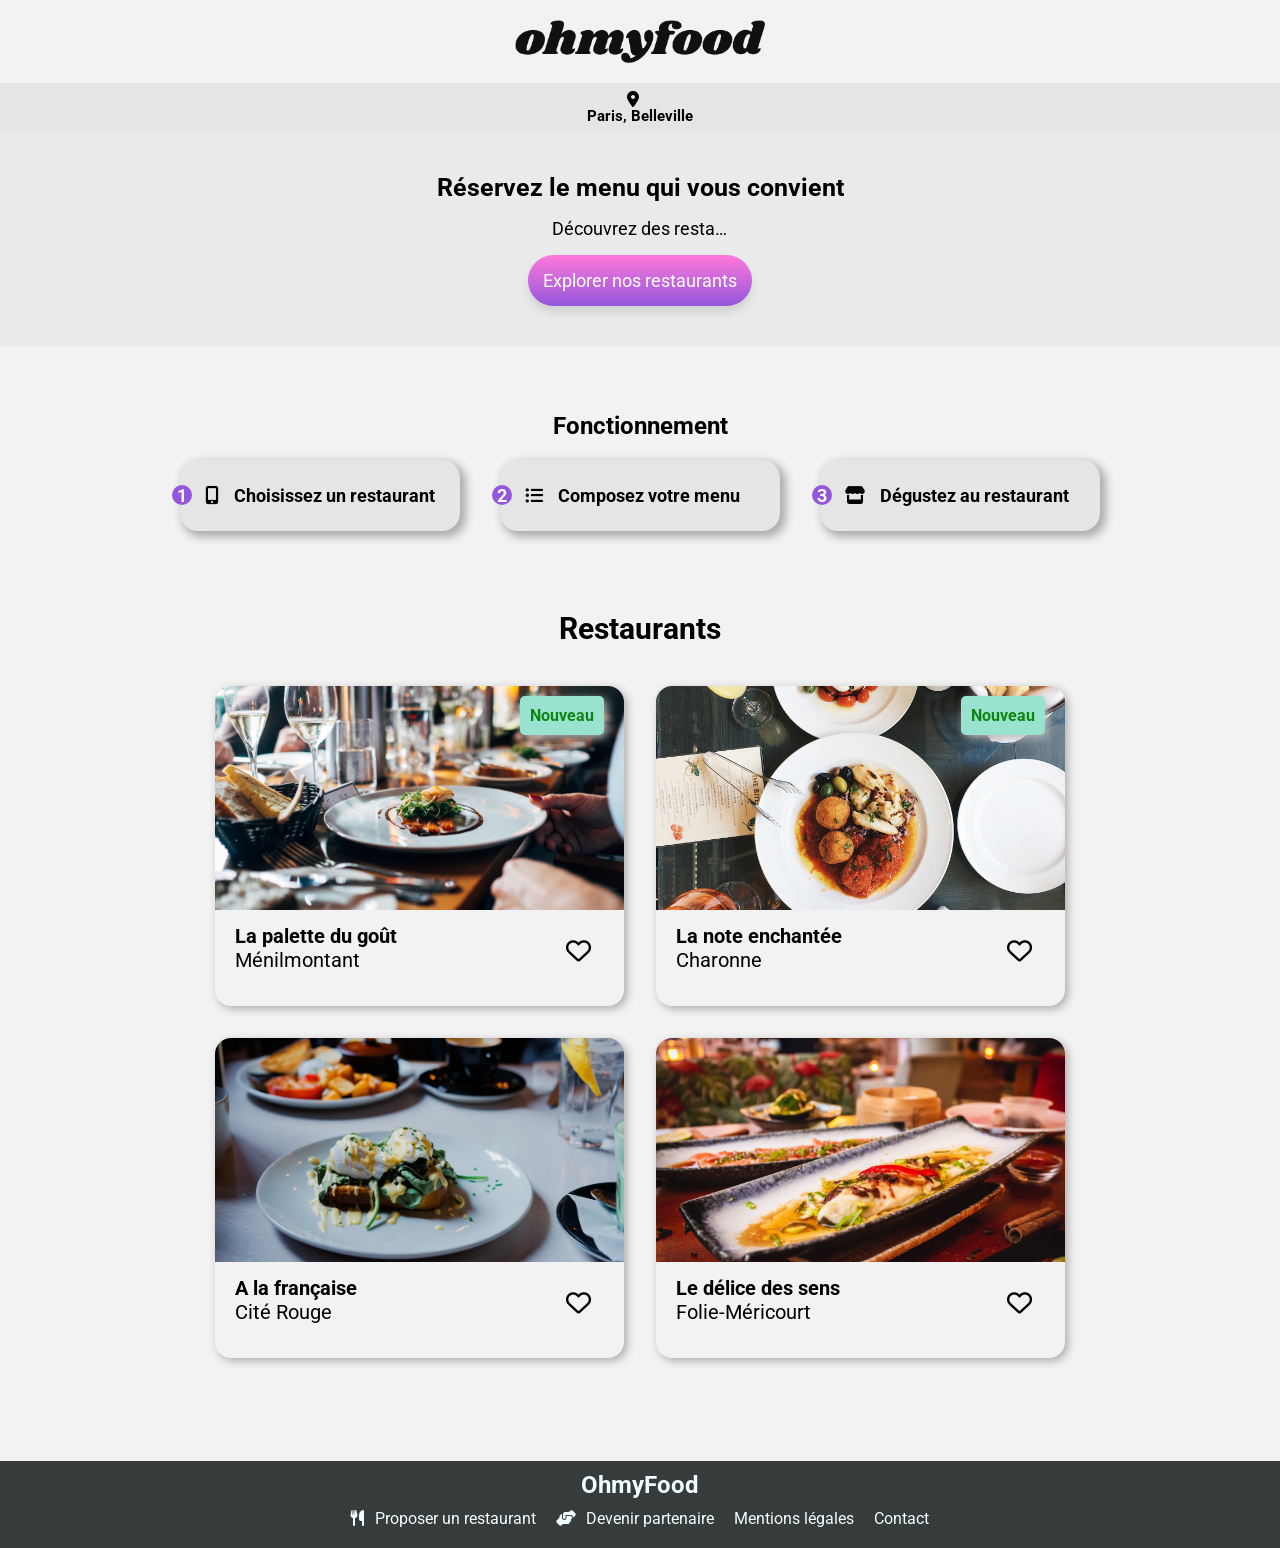
==== html/index.html @ d3b44d54 "ajout de la couleur du coeur lors du :hover + animation arrivée en fondu" ====
<!DOCTYPE html>
<html lang="fr">
  <head>
    <meta charset="UTF-8" />
    <meta http-equiv="X-UA-Compatible" content="IE=edge" />
    <meta name="viewport" content="width=device-width, initial-scale=1.0" />
    <link rel="stylesheet" href="../public/css/style.css" />
    <link
      rel="stylesheet"
      href="https://cdnjs.cloudflare.com/ajax/libs/font-awesome/6.1.1/css/all.min.css"
      integrity="sha512-KfkfwYDsLkIlwQp6LFnl8zNdLGxu9YAA1QvwINks4PhcElQSvqcyVLLD9aMhXd13uQjoXtEKNosOWaZqXgel0g=="
      crossorigin="anonymous"
      referrerpolicy="no-referrer"
    />
    <link rel="apple-touch-icon" sizes="180x180" href="/public/images/favicon_io/apple-touch-icon.png" />
    <link rel="icon" type="image/png" sizes="32x32" href="/public/images/favicon_io/favicon-32x32.png" />
    <link rel="icon" type="image/png" sizes="16x16" href="/public/images/favicon_io/favicon-16x16.png" />
    <link rel="manifest" href="/site.webmanifest" />
    <title>OhmyFood!</title>
  </head>
  <body>
    <!-- <div class="loader"><i class="fas fa-circle-notch fa-3x"></i></div> -->

    <header>
      <img src="/public/images/logo/ohmyfood.png" alt="logo" />

      <div class="lieu">
        <i class="fa-solid fa-location-dot"></i>
        <p>Paris, Belleville</p>
      </div>
    </header>
    <main>
      <section id="etapes">
        <div class="reservation">
          <h1>Réservez le menu qui vous convient</h1>
          <p>
            Découvrez des restaurants d'exception, séléctionnés par nos soins.
          </p>
          <button class="button">Explorer nos restaurants</button>
        </div>

        <div class="fonctionnement">
          <h2 class="homeTitles">Fonctionnement</h2>
          <ul>
            <li>
              <i class="fa-solid fa-mobile-screen-button"></i>Choisissez un
              restaurant
            </li>
            <li><i class="fa-solid fa-list-ul"></i>Composez votre menu</li>
            <li><i class="fa-solid fa-store"></i>Dégustez au restaurant</li>
          </ul>
        </div>
      </section>

      <section id="restaurants">
        <h2 class="homeTitles">Restaurants</h2>

        <nav>
          <a href="palette.html">
            <img
              src="/public/images/restaurants/jay-wennington.jpg"
              alt="La Palette du goût"
            />
            <span>Nouveau</span>
            <h2>La palette du goût</h2>
            <p>Ménilmontant</p>
            <i class="fa-regular fa-heart"></i>
          </a>
          <a href="enchante.html">
            <img
              src="/public/images/restaurants/stil.jpg"
              alt="La note enchantée"
            />
            <span>Nouveau</span>
            <h2>La note enchantée</h2>
            <p>Charonne</p>
            <i class="fa-regular fa-heart"></i>
          </a>
          <a href="francaise.html">
            <img
              src="/public/images/restaurants/toa-heftiba.jpg"
              alt="A la française"
            />
            <h2>A la française</h2>
            <p>Cité Rouge</p>
            <i class="fa-regular fa-heart"></i>
          </a>
          <a href="delice.html">
            <img
              src="/public/images/restaurants/louis-hansel-shotsoflouis.jpg"
              alt="Le delice des sens"
            />
            <h2>Le délice des sens</h2>
            <p>Folie-Méricourt</p>
            <i class="fa-regular fa-heart"></i>
          </a>
        </nav>
      </section>
    </main>

    <footer>
      <h2 class="omfFont">OhmyFood</h2>
      <ul>
        <li>
          <a href="#"
            ><i class="fa-solid fa-utensils footerIcons"></i>Proposer un restaurant</a
          >
        </li>
        <li>
          <a href="#"
            ><i class="fa-solid fa-handshake-angle footerIcons"></i>Devenir partenaire
          </a>
        </li>
        <li><a href="#">Mentions légales</a></li>
        <li><a href="#"> Contact</a></li>
      </ul>
    </footer>
  </body>
</html>
---- public/css/style.css ----
@import url("https://fonts.googleapis.com/css2?family=Shrikhand&display=swap");
@import url("https://fonts.googleapis.com/css2?family=Roboto:wght@100;300;400;500;700&display=swap");
* {
  box-sizing: border-box;
  margin: 0;
  padding: 0;
  font-family: "Roboto", sans-serif;
  list-style-type: none;
  text-decoration: none;
  color: inherit;
}

body {
  background-color: #f2f2f2;
  margin: 0;
}

.loader {
  display: grid;
  place-items: center;
  background-color: rgb(231, 237, 243);
  height: 100vh;
  position: fixed;
  inset: 0;
  z-index: 1;
  opacity: 0.8;
  animation: dissapear 2s forwards;
  animation-delay: 3s;
}
.loader i {
  color: black;
  animation: spin 2s infinite;
}

@keyframes fadeMenu {
  0% {
    transform: scale(0);
  }
  100% {
    transform: scale(1);
  }
}
@keyframes dissapear {
  100% {
    opacity: 0;
    z-index: -20;
  }
}
@keyframes spin {
  to {
    transform: rotate(360deg);
  }
}
@keyframes fondu {
  0% {
    transform: scale(0);
  }
  100% {
    transform: scale(1);
  }
}
@keyframes heart-bg {
  0% {
    background: -webkit-linear-gradient(13deg, rgba(255, 121, 217, 0) 0%, rgba(187, 98, 219, 0) 66%);
    color: transparent;
    -webkit-background-clip: text;
    -webkit-text-fill-color: transparent;
  }
  50% {
    background: -webkit-linear-gradient(13deg, rgba(255, 121, 217, 0.582) 0%, rgba(186, 98, 219, 0.582) 66%);
    color: transparent;
    -webkit-background-clip: text;
    -webkit-text-fill-color: transparent;
  }
  100% {
    background: -webkit-linear-gradient(13deg, rgb(255, 121, 218) 0%, rgb(186, 98, 219) 66%);
    font-weight: 900;
    color: transparent;
    -webkit-background-clip: text;
    -webkit-text-fill-color: transparent;
  }
}
.button {
  background-image: linear-gradient(to bottom, #ff79da, #9356dc);
  border-radius: 40px;
  border: none;
  box-shadow: 0px 6px 8px #d1d1d1;
  color: #ffffff;
  font-size: 15px;
  padding: 15px;
}

.button:hover {
  background: #9356dc;
  background-image: -webkit-linear-gradient(top, #9356dc, #ff79da);
  background-image: -moz-linear-gradient(top, #9356dc, #ff79da);
  background-image: -ms-linear-gradient(top, #9356dc, #ff79da);
  background-image: -o-linear-gradient(top, #9356dc, #ff79da);
  background-image: linear-gradient(to bottom, #9356dc, #ff79da);
  text-decoration: none;
}

.command {
  margin-left: 45%;
  background: linear-gradient(to bottom, #ff79da 5%, #9356dc 100%);
  border-radius: 40px;
  border: none;
  cursor: pointer;
  color: #ffffff;
  font-size: 15px;
  padding: 15px;
}

@media screen and (min-width: 0) and (max-width: 320px) {
  .command {
    width: 70%;
    margin: 15%;
  }
}
.fa-heart {
  position: absolute;
  font-size: 25px;
  right: 8%;
  top: 79%;
}
.fa-heart:hover {
  animation: heart-bg 0.3s;
  font-weight: 900;
  background: -webkit-linear-gradient(13deg, rgb(255, 121, 218) 0%, rgb(186, 98, 219) 66%);
  color: transparent;
  -webkit-background-clip: text;
  -webkit-text-fill-color: transparent;
}

.titleHeart {
  right: 39%;
  top: 12%;
}

header {
  display: flex;
  align-items: center;
  flex-direction: column;
  justify-content: center;
}
header .headerRestaurants {
  display: flex;
  align-items: center;
}
header .fa-arrow-left-long {
  margin-left: -57px;
}
header img {
  width: 250px;
  margin: 20px;
}
header .lieu {
  display: flex;
  align-items: center;
  flex-direction: column;
  justify-content: center;
  background-color: #e5e5e5;
  width: 100%;
  height: 50px;
}
header .lieu i {
  margin-right: 14px;
}
header .lieu p {
  font-size: 15px;
  font-weight: bold;
}

@media screen and (min-width: 0) and (max-width: 320px) {
  header .homeTitles {
    color: red;
  }
  header img {
    width: 150px;
    margin: 15px;
  }
  header .lieu {
    flex-direction: row;
    background-color: #e5e5e5;
    width: 100%;
    height: 50px;
  }
  header .lieu i {
    margin-right: 14px;
  }
  header .lieu p {
    font-size: 15px;
    font-weight: bold;
  }
}
footer {
  display: flex;
  align-items: center;
  flex-direction: column;
  justify-content: center;
  background-color: rgb(55, 59, 59);
  color: azure;
  padding: 10px;
  margin-top: 8%;
}
footer h5 {
  font-size: 20px;
  font-family: "Shrikhand", cursive;
  font-weight: 100;
  margin-left: 10px;
}
footer ul {
  display: flex;
}
footer ul li {
  margin: 10px;
}
footer ul li:hover {
  color: #99E2D0;
}
footer ul .footerIcons {
  margin-right: 10px;
}

@media screen and (min-width: 0) and (max-width: 320px) {
  footer h5 {
    font-size: 20px;
    font-family: "Shrikhand", cursive;
    font-weight: 100;
    margin: 10px auto 10px 10px;
  }
  footer ul {
    flex-direction: column;
    margin-right: auto;
  }
  footer .footerIcons {
    margin-right: 5px;
  }
}
main img {
  width: 100%;
  height: 400px;
  object-fit: cover;
}
main .menu {
  background-color: #f2f2f2;
  padding-top: 30px;
  border-radius: 20px 20px 0 0;
  margin-top: -16px;
  position: relative;
}
main .menu h1 {
  text-align: center;
  font-family: "Shrikhand", cursive;
  font-weight: 100;
  font-size: 25px;
  margin: auto 15px 35px 20px;
}
main .titreMenus {
  text-transform: uppercase;
  font-weight: 300;
  font-size: 20px;
  border-bottom: 3px solid #85dde9;
  width: 40px;
  margin: 20px auto;
}
main .menuList {
  display: flex;
  justify-content: center;
}
main .menuDetail {
  display: flex;
  align-items: center;
  background-color: rgb(252, 252, 252);
  margin: 20px 15px;
  padding-left: 15px;
  border-radius: 18px;
  box-shadow: 0 0 16px rgba(0, 0, 0, 0.1803921569);
  height: 100px;
  width: 400px;
  padding: 5px;
  animation: fondu 1s;
}
main h3 {
  font-size: 20px;
}
main p {
  font-size: 15px;
  white-space: nowrap;
  text-overflow: ellipsis;
  overflow: hidden;
  width: 177px;
}
main .price {
  font-size: 15px;
  font-weight: bold;
  height: 20px;
  margin-left: auto;
  margin-right: 10px;
}

@media screen and (min-width: 0) and (max-width: 320px) {
  main img {
    width: 100%;
    height: 200px;
    object-fit: cover;
  }
  main .menu {
    background-color: #f2f2f2;
    padding-top: 30px;
    border-radius: 20px 20px 0 0;
    margin-top: -16px;
    position: relative;
  }
  main .menu h1 {
    text-align: center;
    font-family: "Shrikhand", cursive;
    font-weight: 100;
    font-size: 25px;
    margin: auto 15px 35px 20px;
  }
  main .titreMenus {
    font-weight: 300;
    font-size: 20px;
    border-bottom: 3px solid #85dde9;
    width: 40px;
    margin: 20px;
  }
  main .menuList {
    display: flex;
    align-items: center;
    flex-direction: column;
    justify-content: center;
  }
  main .menuDetail {
    width: 305px;
    margin: 8px;
    height: 75px;
  }
  main h3 {
    font-size: 15px;
  }
  main p {
    font-size: 14px;
  }
  main .price {
    font-size: 14px;
  }
}
#etapes {
  display: flex;
  align-items: center;
  flex-direction: column;
  justify-content: center;
  gap: 1em;
}
#etapes .reservation {
  display: flex;
  align-items: center;
  flex-direction: column;
  justify-content: center;
  background-color: hsl(0deg, 3%, 92%);
  width: 100%;
  margin: 0;
  padding: 40px;
  gap: 1em;
}
#etapes .reservation h1 {
  font-size: 25px;
  font-weight: bold;
  text-align: center;
}
#etapes .reservation p {
  font-size: 18px;
  text-align: center;
}
#etapes .reservation .button {
  font-size: 18px;
  width: auto;
}
#etapes .fonctionnement {
  display: flex;
  align-items: center;
  flex-direction: column;
  justify-content: center;
  margin-top: 50px;
}
#etapes .fonctionnement ul {
  display: flex;
  justify-content: center;
  flex-wrap: wrap;
  counter-reset: compteur;
}
#etapes .fonctionnement ul i {
  margin-right: 15px;
}
#etapes .fonctionnement ul li {
  font-weight: bold;
  font-size: 18px;
  margin: 20px;
  padding: 25px;
  background-color: #e5e5e5;
  border-radius: 18px;
  box-shadow: 4px 4px 9px 2px #adadad;
  width: 280px;
}
#etapes .fonctionnement ul li:hover {
  background-color: rgb(237, 223, 240);
  color: #9356DC;
}
#etapes .fonctionnement ul li::before {
  counter-increment: compteur;
  content: counter(compteur);
  display: flex;
  justify-content: center;
  align-items: center;
  color: #fff;
  position: absolute;
  margin-left: -33px;
  background-color: #9356DC;
  border-radius: 50%;
  height: 20px;
  width: 20px;
}

#restaurants {
  display: flex;
  align-items: center;
  flex-direction: column;
  justify-content: center;
  margin: 20px;
}
#restaurants h2 {
  text-align: center;
  font-size: 30px;
  margin: 40px;
}
#restaurants nav {
  display: flex;
  flex-wrap: wrap;
  justify-content: center;
  gap: 2em;
}
#restaurants a {
  border-radius: 16px;
  box-shadow: 3px 3px 9px 0px #adadad;
  height: 320px;
  width: 33%;
  position: relative;
}
#restaurants a img {
  object-fit: cover;
  width: 100%;
  border-radius: 16px 16px 0 0;
  height: 70%;
}
#restaurants a span {
  background-color: #99E2D0;
  color: rgb(15, 131, 15);
  box-shadow: 3px 3px 10px 0 #b9b7b7;
  position: absolute;
  padding: 10px;
  top: 10px;
  right: 20px;
  border-radius: 5px;
  font-weight: bold;
}
#restaurants a h2 {
  font-size: 20px;
  text-align: left;
  margin: 10px auto 0 20px;
}
#restaurants a p {
  font-size: 20px;
  margin-left: 20px;
}
@media screen and (min-width: 0) and (max-width: 320px) {
  #etapes .reservation {
    width: 100%;
    margin: 0;
    padding: 20px;
  }
  #etapes .reservation h1 {
    font-size: 24px;
  }
  #etapes .reservation p {
    font-size: 15px;
    width: 300px;
    text-align: center;
  }
  #etapes .reservation .button {
    font-size: 14px;
    width: auto;
  }
  #etapes .fonctionnement .homeTitles {
    font-size: 19px;
    margin: auto auto 19px 24px;
  }
  #etapes .fonctionnement ul {
    padding-bottom: 35px;
  }
  #etapes .fonctionnement ul li {
    font-size: 15px;
    margin: 11px;
    padding: 25px;
    box-shadow: 3px 3px 9px 0px #adadad;
    width: 265px;
  }
  #etapes .fonctionnement ul li:hover {
    background-color: rgb(237, 223, 240);
    color: #9356DC;
  }

  #restaurants {
    display: flex;
    align-items: center;
    flex-direction: column;
    justify-content: center;
    width: 100%;
    background-color: #e5e5e5;
    padding: 20px 0 50px 0;
    margin: 0;
  }
  #restaurants .homeTitles {
    font-size: 19px;
    margin: 20px auto 19px 24px;
  }
  #restaurants nav {
    gap: 1em;
  }
  #restaurants a {
    border-radius: 16px;
    height: 210px;
    width: 90%;
    position: relative;
  }
  #restaurants a img {
    object-fit: cover;
    width: 100%;
    border-radius: 16px 16px 0 0;
    height: 70%;
  }
  #restaurants a span {
    padding: 6px;
    border-radius: 5px;
    font-size: 13px;
  }
  #restaurants a h2 {
    font-size: 15px;
    text-align: left;
  }
  #restaurants a p {
    font-size: 15px;
    text-align: left;
  }
}

/*# sourceMappingURL=style.css.map */
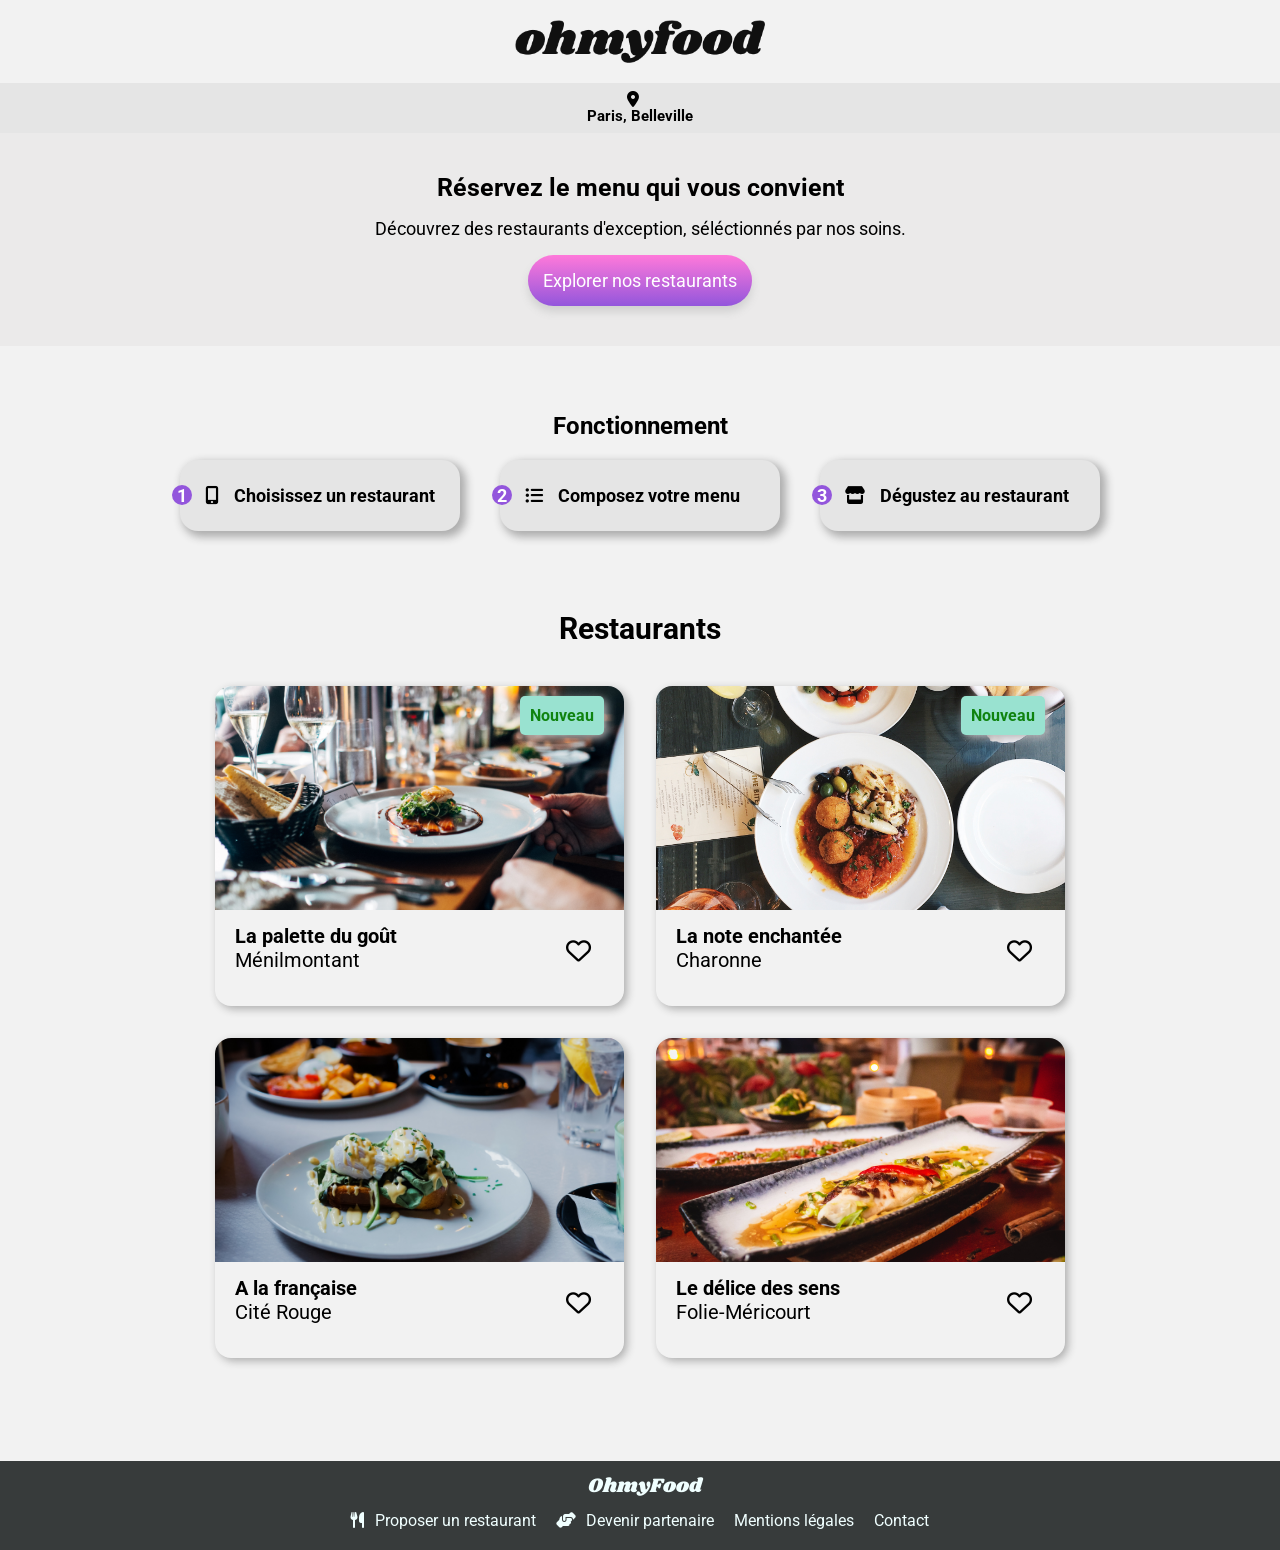
==== commit 343667e1: "ajout d'un renvoi vers une adresse mail lorsque l'on clique sur contact" ====
--- a/html/index.html
+++ b/html/index.html
@@ -112,7 +112,7 @@
           </a>
         </li>
         <li><a href="#">Mentions légales</a></li>
-        <li><a href="#"> Contact</a></li>
+        <li><a href="mailto:ohmyfood@gmail.com">Contact</a></li>
       </ul>
     </footer>
   </body>
--- a/public/css/style.css
+++ b/public/css/style.css
@@ -203,7 +203,7 @@
   padding: 10px;
   margin-top: 8%;
 }
-footer h5 {
+footer .omfFont {
   font-size: 20px;
   font-family: "Shrikhand", cursive;
   font-weight: 100;
@@ -284,7 +284,7 @@
 main h3 {
   font-size: 20px;
 }
-main p {
+main main p {
   font-size: 15px;
   white-space: nowrap;
   text-overflow: ellipsis;
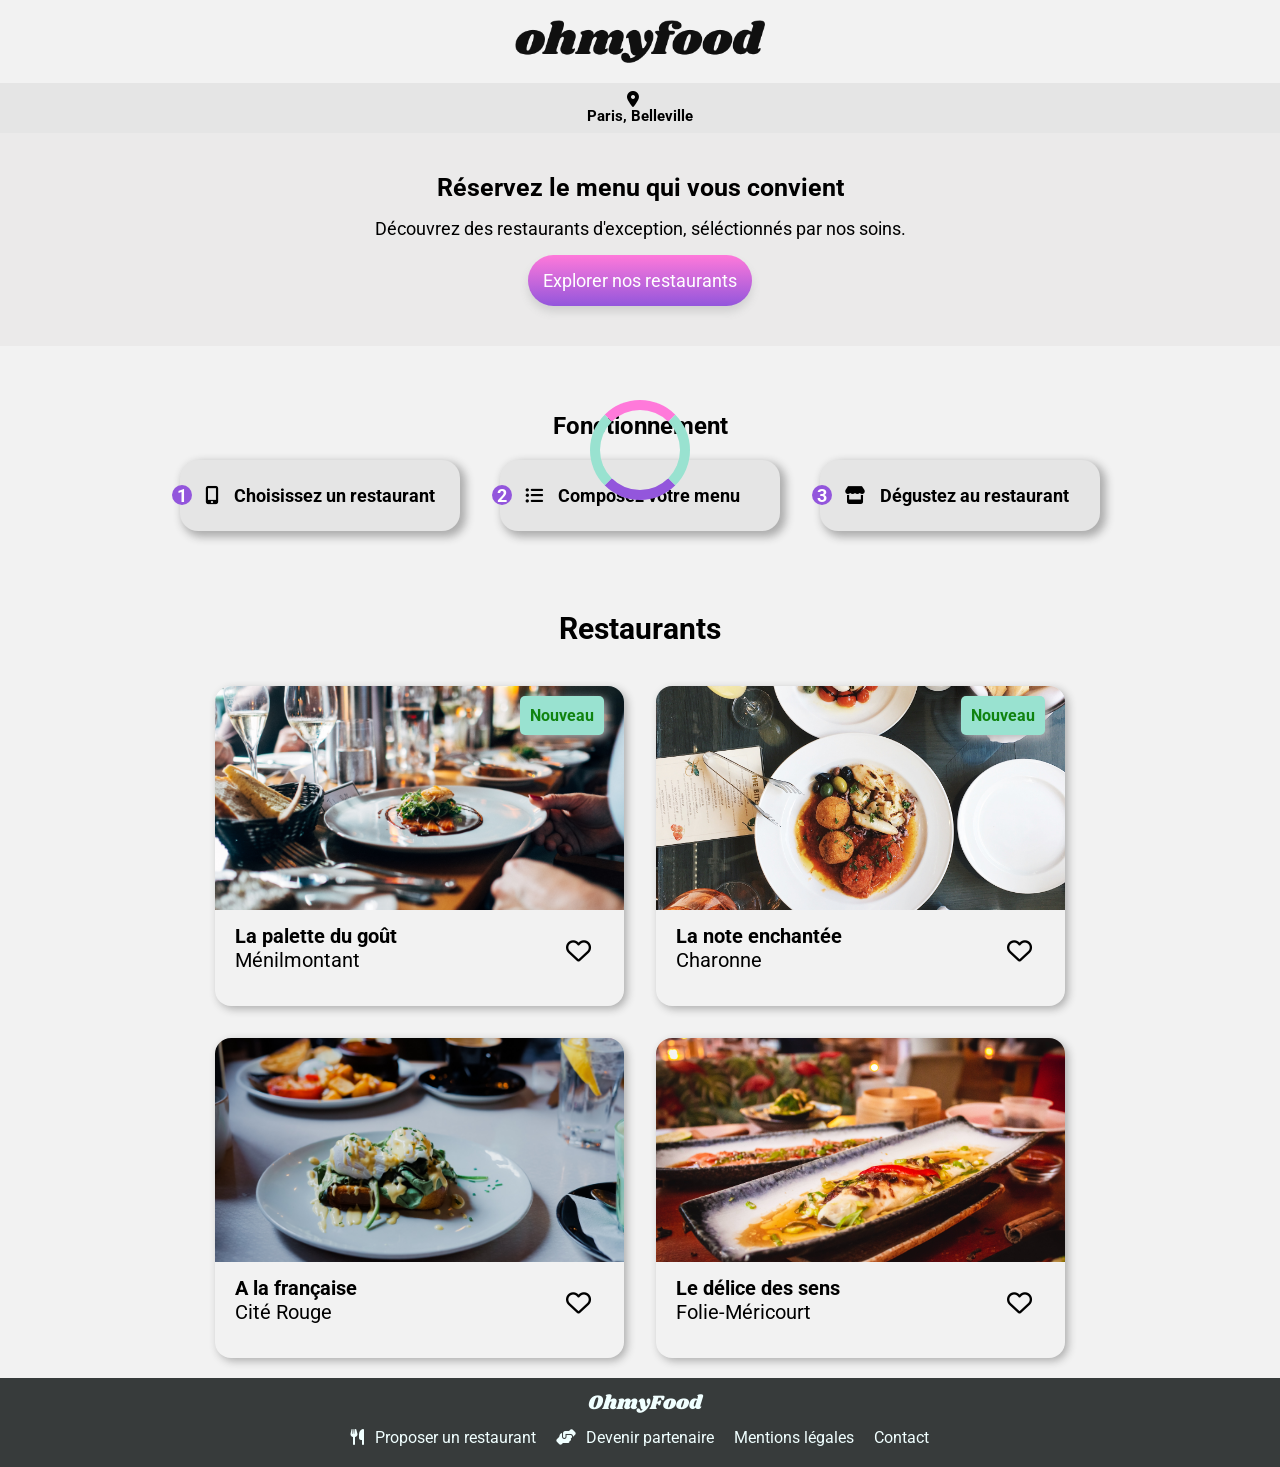
==== commit 95480f01: "Finition de la check box, animation terminée, l'icone tourne sur elle même" ====
--- a/html/index.html
+++ b/html/index.html
@@ -19,7 +19,9 @@
     <title>OhmyFood!</title>
   </head>
   <body>
-    <!-- <div class="loader"><i class="fas fa-circle-notch fa-3x"></i></div> -->
+     <div class="loaderbg">
+      <div class="loader"></div>
+    </div>  
 
     <header>
       <img src="/public/images/logo/ohmyfood.png" alt="logo" />
@@ -112,7 +114,7 @@
           </a>
         </li>
         <li><a href="#">Mentions légales</a></li>
-        <li><a href="mailto:ohmyfood@gmail.com">Contact</a></li>
+        <li><a href="mailto:ohmyfoodcontact@ohmyfood.com">Contact</a></li>
       </ul>
     </footer>
   </body>
--- a/public/css/style.css
+++ b/public/css/style.css
@@ -15,29 +15,31 @@
   margin: 0;
 }
 
-.loader {
-  display: grid;
-  place-items: center;
-  background-color: rgb(231, 237, 243);
-  height: 100vh;
-  position: fixed;
-  inset: 0;
-  z-index: 1;
-  opacity: 0.8;
-  animation: dissapear 2s forwards;
-  animation-delay: 3s;
-}
-.loader i {
-  color: black;
-  animation: spin 2s infinite;
-}
-
-@keyframes fadeMenu {
+.loaderbg {
+  background-color: #9356DC;
+}
+.loaderbg .loader {
+  border: 10px solid #99E2D0;
+  border-top: 10px solid #FF79DA;
+  border-bottom: 10px solid #9356DC;
+  border-radius: 50%;
+  width: 100px;
+  height: 100px;
+  margin: auto;
+  position: absolute;
+  top: 0;
+  left: 0;
+  right: 0;
+  bottom: 0;
+  animation: loader-spin 3s linear infinite;
+}
+
+@keyframes loader-spin {
   0% {
-    transform: scale(0);
+    transform: rotate(0deg);
   }
   100% {
-    transform: scale(1);
+    transform: rotate(360deg);
   }
 }
 @keyframes dissapear {
@@ -46,17 +48,12 @@
     z-index: -20;
   }
 }
-@keyframes spin {
-  to {
-    transform: rotate(360deg);
-  }
-}
-@keyframes fondu {
+@keyframes menufade {
   0% {
-    transform: scale(0);
+    opacity: 0;
   }
   100% {
-    transform: scale(1);
+    opacity: 1;
   }
 }
 @keyframes heart-bg {
@@ -78,6 +75,14 @@
     color: transparent;
     -webkit-background-clip: text;
     -webkit-text-fill-color: transparent;
+  }
+}
+@keyframes iconeSpin {
+  0% {
+    transform: rotate(-270deg);
+  }
+  100% {
+    transform: rotate(0);
   }
 }
 .button {
@@ -100,15 +105,23 @@
   text-decoration: none;
 }
 
+.commandButton {
+  display: flex;
+  align-items: center;
+  flex-direction: column;
+  justify-content: center;
+}
+
 .command {
-  margin-left: 45%;
   background: linear-gradient(to bottom, #ff79da 5%, #9356dc 100%);
   border-radius: 40px;
   border: none;
   cursor: pointer;
   color: #ffffff;
-  font-size: 15px;
+  font-size: 17px;
   padding: 15px;
+  width: 250px;
+  margin-top: 30px;
 }
 
 @media screen and (min-width: 0) and (max-width: 320px) {
@@ -201,7 +214,6 @@
   background-color: rgb(55, 59, 59);
   color: azure;
   padding: 10px;
-  margin-top: 8%;
 }
 footer .omfFont {
   font-size: 20px;
@@ -215,19 +227,16 @@
 footer ul li {
   margin: 10px;
 }
-footer ul li:hover {
-  color: #99E2D0;
-}
 footer ul .footerIcons {
   margin-right: 10px;
 }
 
 @media screen and (min-width: 0) and (max-width: 320px) {
-  footer h5 {
+  footer .omfFont {
     font-size: 20px;
     font-family: "Shrikhand", cursive;
-    font-weight: 100;
-    margin: 10px auto 10px 10px;
+    margin: 0 auto 0 15px;
+    font-weight: normal;
   }
   footer ul {
     flex-direction: column;
@@ -266,7 +275,20 @@
 }
 main .menuList {
   display: flex;
-  justify-content: center;
+  flex-wrap: wrap;
+  justify-content: center;
+}
+main .delay1 {
+  animation: menufade 2s;
+  animation-delay: 0.2s;
+}
+main .delay2 {
+  animation: menufade 2s;
+  animation-delay: 0.4s;
+}
+main .delay3 {
+  animation: menufade 2s;
+  animation-delay: 0.6s;
 }
 main .menuDetail {
   display: flex;
@@ -278,11 +300,11 @@
   box-shadow: 0 0 16px rgba(0, 0, 0, 0.1803921569);
   height: 100px;
   width: 400px;
-  padding: 5px;
-  animation: fondu 1s;
+  overflow: hidden;
 }
 main h3 {
   font-size: 20px;
+  text-overflow: ellipsis;
 }
 main main p {
   font-size: 15px;
@@ -297,6 +319,35 @@
   height: 20px;
   margin-left: auto;
   margin-right: 10px;
+}
+main .check-box {
+  display: flex;
+  align-items: center;
+  flex-direction: column;
+  justify-content: center;
+  background-color: #99E2D0;
+  height: 100%;
+  border-radius: 0 18px 18px 0;
+  margin-right: -77px;
+  width: 20%;
+}
+main .fa-check {
+  display: flex;
+  align-items: center;
+  flex-direction: column;
+  justify-content: center;
+  background-color: white;
+  color: #99E2D0;
+  border-radius: 18px;
+  width: 30px;
+  height: 30px;
+}
+main .menuDetail:hover .check-box {
+  transition: all 1s;
+  margin-right: 0;
+}
+main .menuDetail:hover .check-box .fa-check {
+  animation: iconeSpin 1s;
 }
 
 @media screen and (min-width: 0) and (max-width: 320px) {
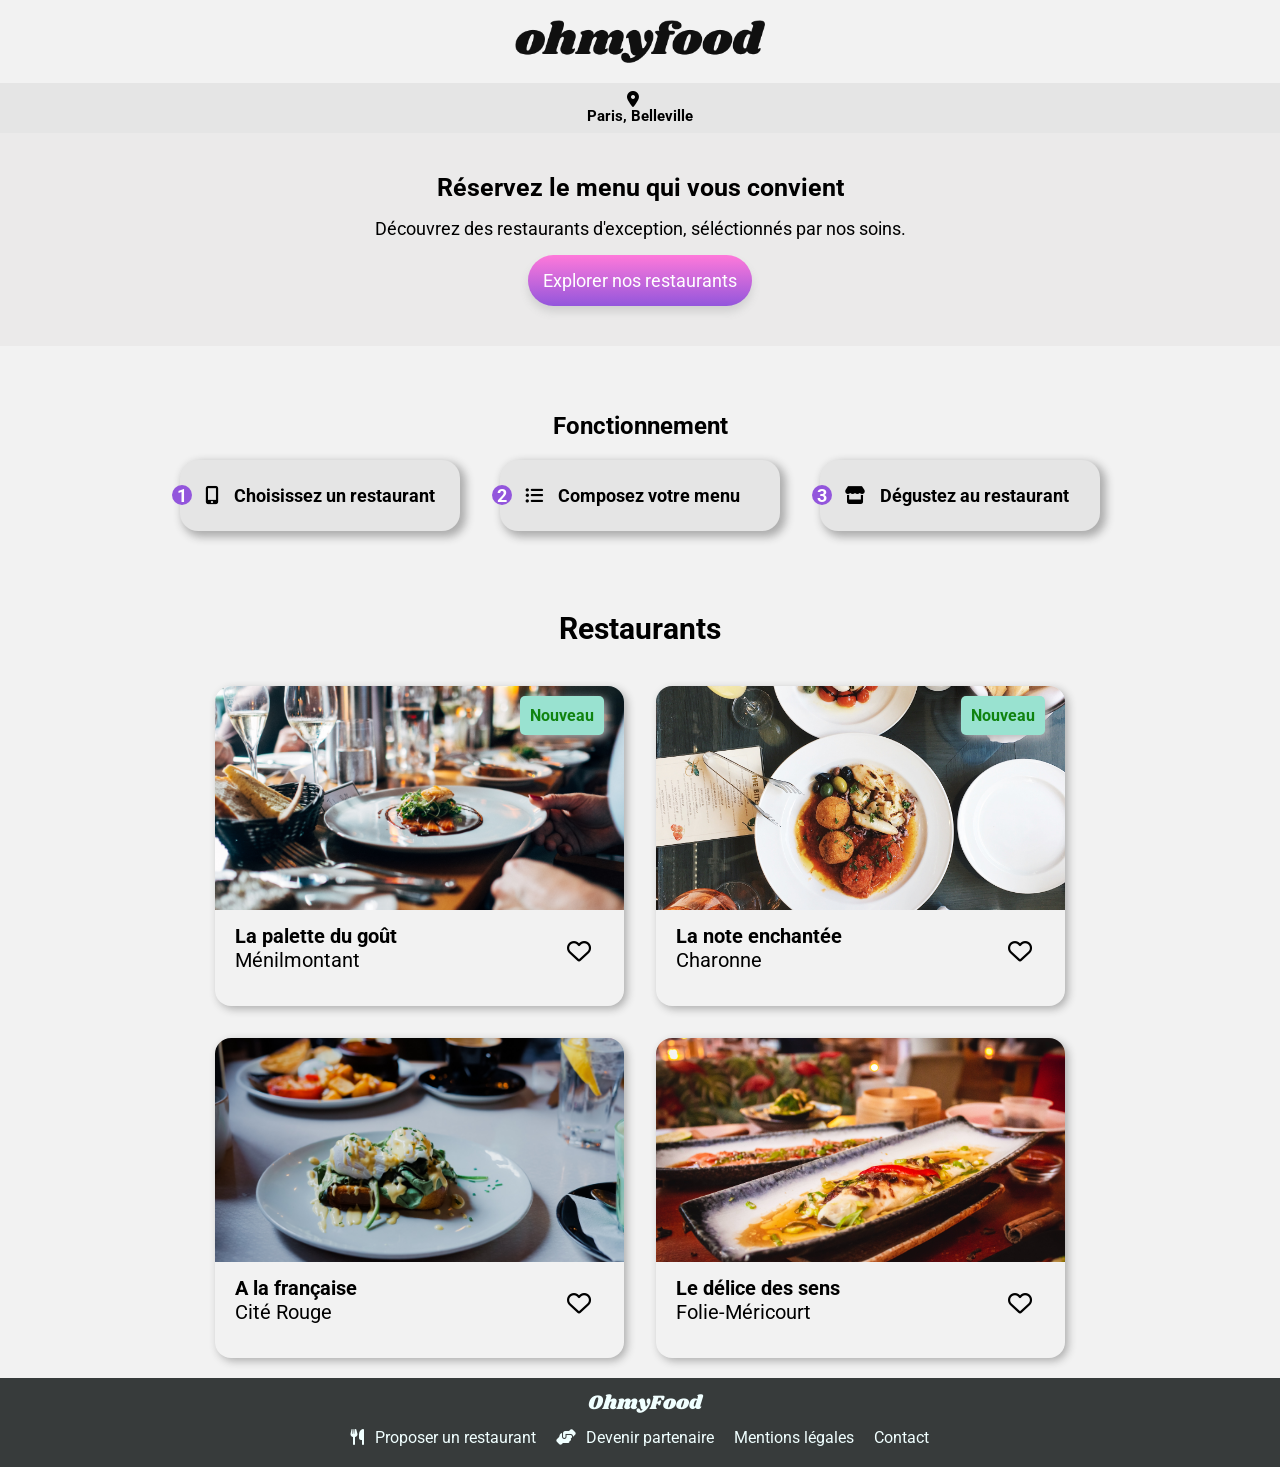
==== commit 1bbc2c3f: "loader terminé, arrière plan + icone faite manuellement" ====
--- a/html/index.html
+++ b/html/index.html
@@ -19,12 +19,12 @@
     <title>OhmyFood!</title>
   </head>
   <body>
-     <div class="loaderbg">
-      <div class="loader"></div>
-    </div>  
+      <div class="loader">
+        <div class="loaderIcon"></div>
+      </div> 
 
     <header>
-      <img src="/public/images/logo/ohmyfood.png" alt="logo" />
+      <img src="/images/logo/ohmyfood.png" alt="logo"/>
 
       <div class="lieu">
         <i class="fa-solid fa-location-dot"></i>
@@ -60,7 +60,7 @@
         <nav>
           <a href="palette.html">
             <img
-              src="/public/images/restaurants/jay-wennington.jpg"
+              src="/images/restaurants/jay-wennington.jpg"
               alt="La Palette du goût"
             />
             <span>Nouveau</span>
@@ -70,7 +70,7 @@
           </a>
           <a href="enchante.html">
             <img
-              src="/public/images/restaurants/stil.jpg"
+              src="/images/restaurants/stil.jpg"
               alt="La note enchantée"
             />
             <span>Nouveau</span>
@@ -80,7 +80,7 @@
           </a>
           <a href="francaise.html">
             <img
-              src="/public/images/restaurants/toa-heftiba.jpg"
+              src="/images/restaurants/toa-heftiba.jpg"
               alt="A la française"
             />
             <h2>A la française</h2>
@@ -89,7 +89,7 @@
           </a>
           <a href="delice.html">
             <img
-              src="/public/images/restaurants/louis-hansel-shotsoflouis.jpg"
+              src="/images/restaurants/louis-hansel-shotsoflouis.jpg"
               alt="Le delice des sens"
             />
             <h2>Le délice des sens</h2>
--- a/public/css/style.css
+++ b/public/css/style.css
@@ -15,10 +15,17 @@
   margin: 0;
 }
 
-.loaderbg {
-  background-color: #9356DC;
-}
-.loaderbg .loader {
+.loader {
+  background-color: white;
+  position: fixed;
+  height: 100vh;
+  inset: 0;
+  z-index: 1;
+  opacity: 0.8;
+  animation: dissapear 2s forwards;
+}
+
+.loaderIcon {
   border: 10px solid #99E2D0;
   border-top: 10px solid #FF79DA;
   border-bottom: 10px solid #9356DC;
@@ -31,7 +38,7 @@
   left: 0;
   right: 0;
   bottom: 0;
-  animation: loader-spin 3s linear infinite;
+  animation: loader-spin 2s linear;
 }
 
 @keyframes loader-spin {
@@ -43,9 +50,11 @@
   }
 }
 @keyframes dissapear {
+  0% {
+    transform: scale(1);
+  }
   100% {
-    opacity: 0;
-    z-index: -20;
+    visibility: hidden;
   }
 }
 @keyframes menufade {
@@ -110,6 +119,7 @@
   align-items: center;
   flex-direction: column;
   justify-content: center;
+  padding-bottom: 6%;
 }
 
 .command {
@@ -124,15 +134,26 @@
   margin-top: 30px;
 }
 
+.command:hover {
+  background: #9356dc;
+  background-image: -webkit-linear-gradient(top, #9356dc, #ff79da);
+  background-image: -moz-linear-gradient(top, #9356dc, #ff79da);
+  background-image: -ms-linear-gradient(top, #9356dc, #ff79da);
+  background-image: -o-linear-gradient(top, #9356dc, #ff79da);
+  background-image: linear-gradient(to bottom, #9356dc, #ff79da);
+  text-decoration: none;
+}
+
 @media screen and (min-width: 0) and (max-width: 320px) {
   .command {
-    width: 70%;
-    margin: 15%;
+    width: 56%;
+    margin: 12%;
+    font-size: 15px;
   }
 }
 .fa-heart {
   position: absolute;
-  font-size: 25px;
+  font-size: 24px;
   right: 8%;
   top: 79%;
 }
@@ -146,8 +167,8 @@
 }
 
 .titleHeart {
-  right: 39%;
-  top: 12%;
+  position: inherit;
+  padding-left: 30px;
 }
 
 header {
@@ -232,6 +253,9 @@
 }
 
 @media screen and (min-width: 0) and (max-width: 320px) {
+  footer {
+    padding-top: 25px;
+  }
   footer .omfFont {
     font-size: 20px;
     font-family: "Shrikhand", cursive;
@@ -364,18 +388,17 @@
     position: relative;
   }
   main .menu h1 {
-    text-align: center;
+    text-align: start;
     font-family: "Shrikhand", cursive;
     font-weight: 100;
-    font-size: 25px;
-    margin: auto 15px 35px 20px;
+    font-size: 22px;
   }
   main .titreMenus {
     font-weight: 300;
-    font-size: 20px;
+    font-size: 15px;
     border-bottom: 3px solid #85dde9;
     width: 40px;
-    margin: 20px;
+    margin: 25px auto 7px 15px;
   }
   main .menuList {
     display: flex;
@@ -389,13 +412,15 @@
     height: 75px;
   }
   main h3 {
-    font-size: 15px;
+    font-size: 14px;
   }
   main p {
-    font-size: 14px;
+    font-size: 13px;
   }
   main .price {
     font-size: 14px;
+    margin-right: 35px;
+    margin-bottom: -35px;
   }
 }
 #etapes {
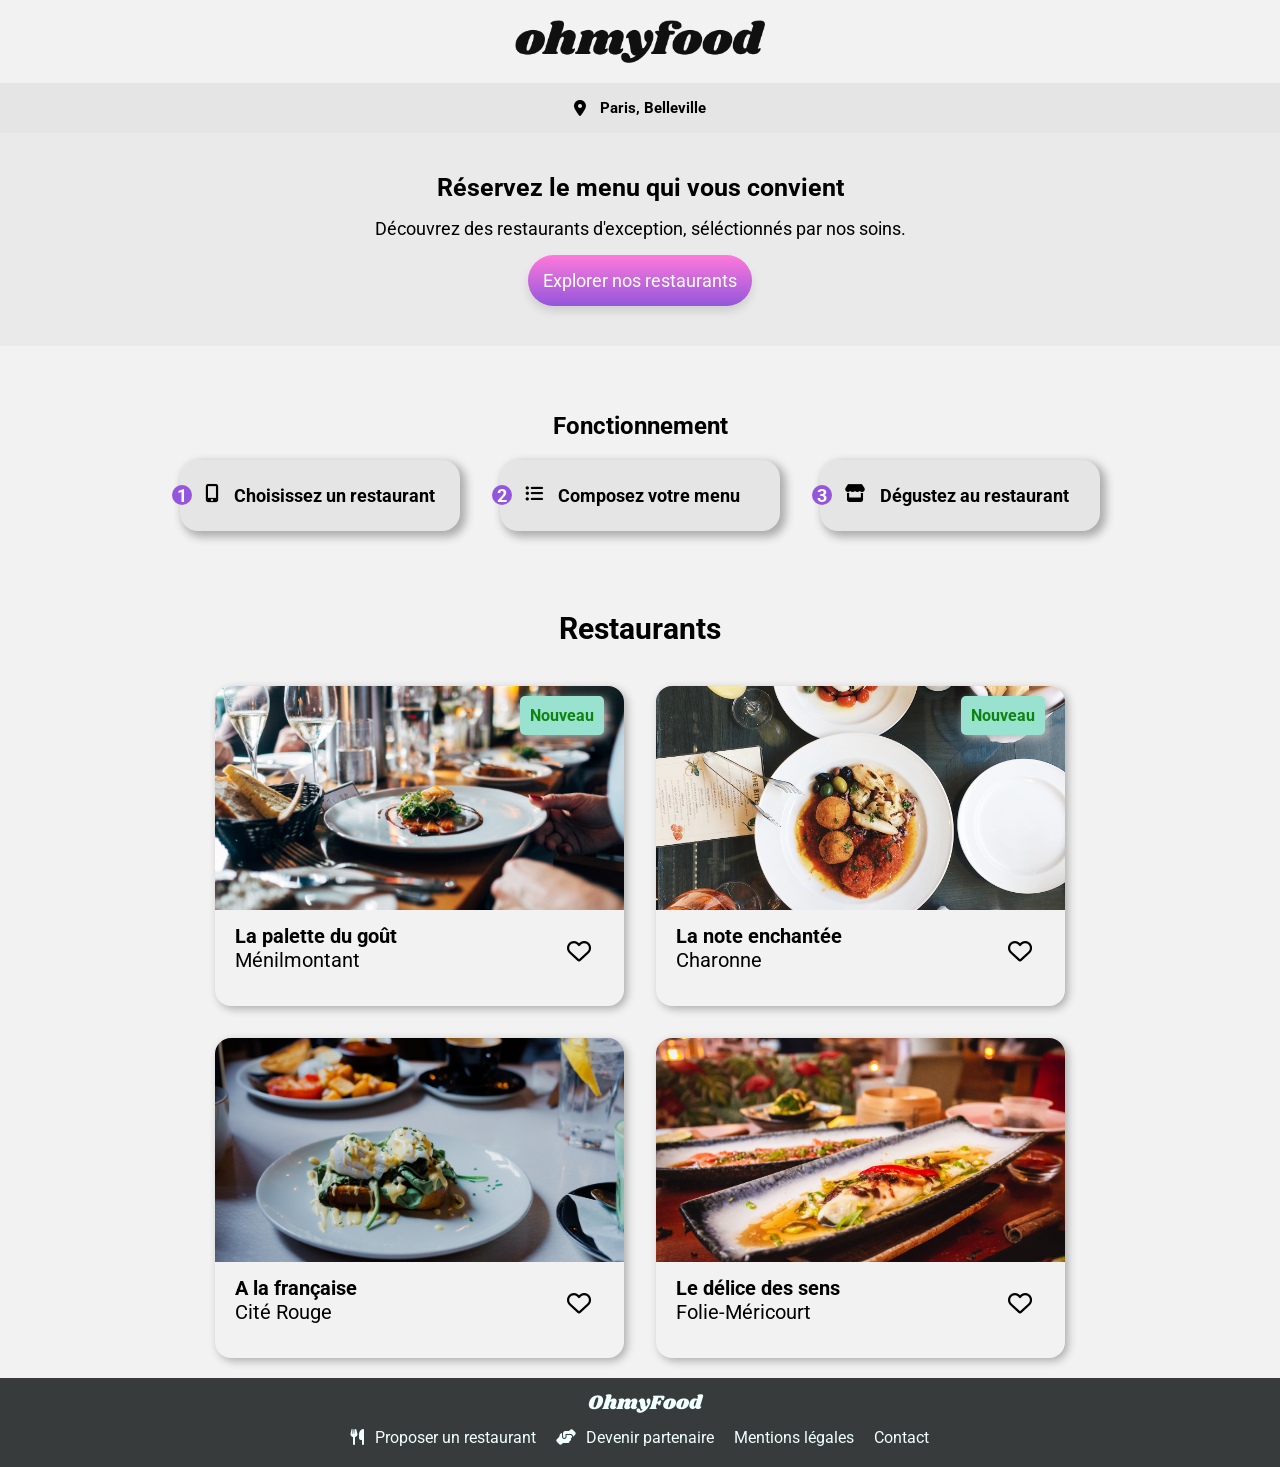
==== commit cacc2041: "Le p de la partie fonctionnement ne devient plus violet lors du hover" ====
--- a/html/index.html
+++ b/html/index.html
@@ -24,7 +24,7 @@
       </div> 
 
     <header>
-      <img src="/images/logo/ohmyfood.png" alt="logo"/>
+      <img src="../images/logo/ohmyfood.png" alt="logo"/>
 
       <div class="lieu">
         <i class="fa-solid fa-location-dot"></i>
@@ -45,11 +45,15 @@
           <h2 class="homeTitles">Fonctionnement</h2>
           <ul>
             <li>
-              <i class="fa-solid fa-mobile-screen-button"></i>Choisissez un
-              restaurant
+              <i class="fa-solid fa-mobile-screen-button"></i> 
+              <p>Choisissez un restaurant</p>
             </li>
-            <li><i class="fa-solid fa-list-ul"></i>Composez votre menu</li>
-            <li><i class="fa-solid fa-store"></i>Dégustez au restaurant</li>
+            <li><i class="fa-solid fa-list-ul"></i>
+              <p>Composez votre menu</p>
+            </li>
+            <li><i class="fa-solid fa-store"></i>
+              <p>Dégustez au restaurant</p>
+            </li>
           </ul>
         </div>
       </section>
@@ -60,7 +64,7 @@
         <nav>
           <a href="palette.html">
             <img
-              src="/images/restaurants/jay-wennington.jpg"
+              src="../images/restaurants/jay-wennington.jpg"
               alt="La Palette du goût"
             />
             <span>Nouveau</span>
@@ -70,7 +74,7 @@
           </a>
           <a href="enchante.html">
             <img
-              src="/images/restaurants/stil.jpg"
+              src="../images/restaurants/stil.jpg"
               alt="La note enchantée"
             />
             <span>Nouveau</span>
@@ -80,7 +84,7 @@
           </a>
           <a href="francaise.html">
             <img
-              src="/images/restaurants/toa-heftiba.jpg"
+              src="../images/restaurants/toa-heftiba.jpg"
               alt="A la française"
             />
             <h2>A la française</h2>
@@ -89,7 +93,7 @@
           </a>
           <a href="delice.html">
             <img
-              src="/images/restaurants/louis-hansel-shotsoflouis.jpg"
+              src="../images/restaurants/louis-hansel-shotsoflouis.jpg"
               alt="Le delice des sens"
             />
             <h2>Le délice des sens</h2>
--- a/public/css/style.css
+++ b/public/css/style.css
@@ -193,6 +193,7 @@
   align-items: center;
   flex-direction: column;
   justify-content: center;
+  flex-direction: row;
   background-color: #e5e5e5;
   width: 100%;
   height: 50px;
@@ -206,25 +207,9 @@
 }
 
 @media screen and (min-width: 0) and (max-width: 320px) {
-  header .homeTitles {
-    color: red;
-  }
   header img {
     width: 150px;
     margin: 15px;
-  }
-  header .lieu {
-    flex-direction: row;
-    background-color: #e5e5e5;
-    width: 100%;
-    height: 50px;
-  }
-  header .lieu i {
-    margin-right: 14px;
-  }
-  header .lieu p {
-    font-size: 15px;
-    font-weight: bold;
   }
 }
 footer {
@@ -326,16 +311,21 @@
   width: 400px;
   overflow: hidden;
 }
-main h3 {
-  font-size: 20px;
+main .menuText {
+  display: flex;
+  flex-direction: column;
+  justify-content: space-between;
+  overflow: hidden;
+  white-space: nowrap;
+}
+main .menuText h3 {
+  font-size: 15px;
+  overflow: hidden;
   text-overflow: ellipsis;
 }
-main main p {
-  font-size: 15px;
-  white-space: nowrap;
+main .menuText p {
+  overflow: hidden;
   text-overflow: ellipsis;
-  overflow: hidden;
-  width: 177px;
 }
 main .price {
   font-size: 15px;
@@ -471,6 +461,7 @@
   margin-right: 15px;
 }
 #etapes .fonctionnement ul li {
+  display: flex;
   font-weight: bold;
   font-size: 18px;
   margin: 20px;
@@ -483,6 +474,9 @@
 #etapes .fonctionnement ul li:hover {
   background-color: rgb(237, 223, 240);
   color: #9356DC;
+}
+#etapes .fonctionnement ul p:hover {
+  color: black;
 }
 #etapes .fonctionnement ul li::before {
   counter-increment: compteur;
@@ -550,6 +544,16 @@
   font-size: 20px;
   margin-left: 20px;
 }
+@media screen and (min-width: 320px) and (max-width: 765px) {
+  .fonctionnement ul {
+    flex-direction: column;
+    margin-bottom: 50px;
+  }
+
+  #restaurants a {
+    width: 100%;
+  }
+}
 @media screen and (min-width: 0) and (max-width: 320px) {
   #etapes .reservation {
     width: 100%;
